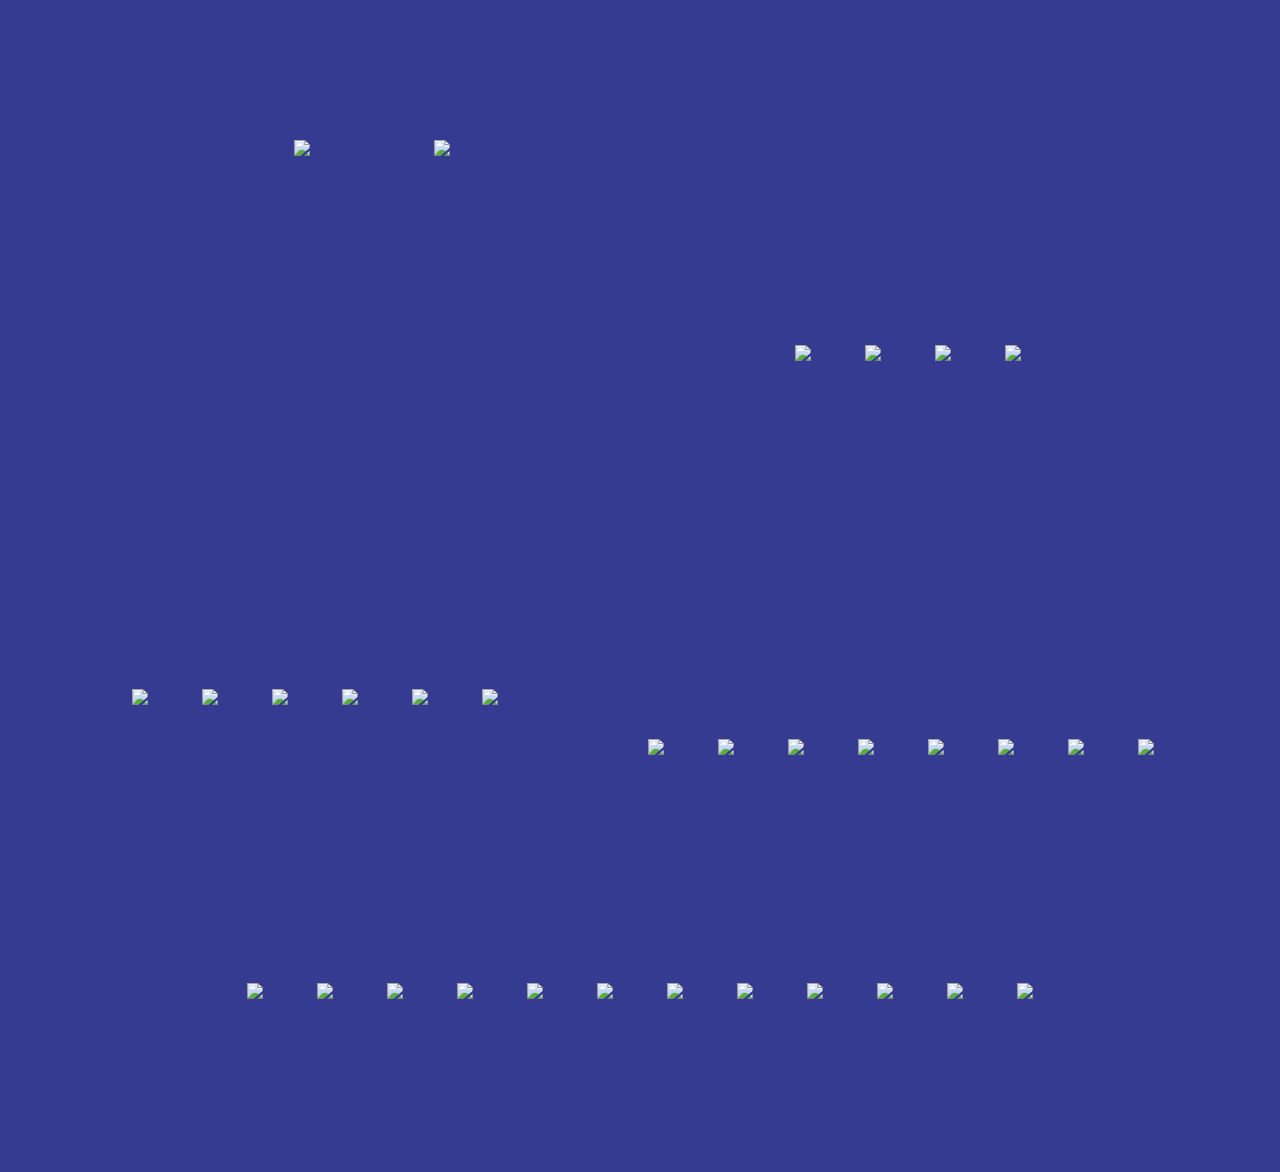
==== themet.html @ b00d7c0b "Create themet.html" ====
<!DOCTYPE html>
<html>
<head>
	<title>Unit5 Assignment1: Cover Version | Ting Loetaphirom</title>
	<link rel= "stylesheet" type = "text/css" href = "style.css">
	<script type="text/javascript" src="script.js"></script>
</head>
<body>
	<div id="mettymet">
	<div id="row1">
	<img id="rotate1" src="m1.png"/>
	<img id="rotate2" src="c1.png"/>
	</div>
	<div id="row2">
	<img id="rotate3" src="m3.png"/>
	<img id="rotate4" src="c1.png"/>
	<img id="rotate5" src="m4.png"/>
	<img id="rotate6" src="m1.png"/>
	</div>
	<div id="row3">
	<img id="rotate7" src="m4.png"/>
	<img id="rotate8" src="m3.png"/>
	<img id="rotate9" src="m1.png"/>
	<img id="rotate10" src="m3.png"/>
	<img id="rotate11" src="m2.png"/>
	<img id="rotate12" src="c2.png"/>	
	</div>
	<div id="row4">
	<img id="rotate13" src="m1.png"/>
	<img id="rotate14" src="m3.png"/>
	<img id="rotate15" src="c1.png"/>
	<img id="rotate16" src="m4.png"/>
	<img id="rotate17" src="m1.png"/>
	<img id="rotate18" src="m3.png"/>
	<img id="rotate19" src="m1.png"/>
	<img id="rotate20" src="m2.png"/>		
	</div>
	<div id="row5">
	<img id="rotate21" src="m2.png"/>
	<img id="rotate22" src="m3.png"/>
	<img id="rotate23" src="m3.png"/>
	<img id="rotate24" src="m1.png"/>
	<img id="rotate25" src="m4.png"/>
	<img id="rotate26" src="m3.png"/>
	<img id="rotate27" src="m1.png"/>
	<img id="rotate28" src="m3.png"/>	
	<img id="rotate29" src="m2.png"/>
	<img id="rotate30" src="c2.png"/>
	<img id="rotate31" src="m1.png"/>
	<img id="rotate32" src="m3.png"/>	
	</div>
	</div>
</body>
</html>
---- style.css ----
body {    	
	background-color: #0d2e92;
    position: absolute;
    top:0;
    bottom:0;
    left:0;
    right:0;
    max-height: 100%;
    max-width: 100%;
    min-height: 100%;
    min-width: 100%;
    margin: auto;
    text-align: center;
    color: #0d2e92;
}

#portport {
	background-color: #d23a2d
}

#mettymet {
	background-color: #363b92;
}

@media (max-width: 700px) {
    max-height: 100%;
    max-width: 100%;
    min-height: 100%;
    min-width: 100%;
    margin: auto;
    text-align: center;
 }


#where {
	position: absolute;
  	margin-top: 15%;
  	margin-bottom: 15%;
  	top: 0;
  	bottom: 0;
  	left: 0;
  	right: 0;
  	background-color: white;
}

a {
	cursor: text;
}
a:link, a:visited {
    color: #0d2e92;
}


#ques {
	text-align: center;
	font-family: 'PT sans', sans-serif;
	font-size: 70px;
	font-weight: 700;
}

#option {
	text-align: left;
	margin: 20px 60px;
	display: inline-block;
	font-family: 'PT sans', sans-serif;
	font-size: 20px;
}

#row1 {
	margin-left: 10%;
	margin-right: 10%;
	margin-bottom: 130px;
	margin-top: 130px;
	text-align: center;
	position: relative;
	display: inline-block;
}
#rotate1 {
	height: 400px;
	position: relative;
	margin: 10px 60px;
	display: inline-block;
}
#rotate2 {
	height: 400px;
	position: relative;
	margin: 10px 60px;
	display: inline-block;
}



#row2 {
	margin-left: 10%;
	margin-right: 10%;
	margin-bottom: 130px;
	text-align: center;
	position: relative;
	display: inline-block;
}
#rotate3 {
	height: 200px;
	width: auto;
	position: relative;
	margin: 5px 25px;
	display: inline-block;
}
#rotate4 {
	height: 200px;
	position: relative;
	margin: 5px 25px;
	display: inline-block;
}
#rotate5 {
	height: 200px;
	position: relative;
	margin: 5px 25px;
	display: inline-block;
}
#rotate6 {
	height: 200px;
	position: relative;
	margin: 5px 25px;
	display: inline-block;
}



#row3 {
	margin-left: 4%;
	margin-right: 4%;
	margin-bottom: 130px;
	text-align: center;
	position: relative;
	display: inline-block;
}
#rotate7 {
	height: 150px;
	width: auto;
	position: relative;
	margin: 5px 25px;
	display: inline-block;
}
#rotate8 {
	height: 150px;
	width: auto;
	position: relative;
	margin: 5px 25px;
	display: inline-block;
}
#rotate9 {
	height: 150px;
	width: auto;
	position: relative;
	margin: 5px 25px;
	display: inline-block;
}
#rotate10 {
	height: 150px;
	width: auto;
	position: relative;
	margin: 5px 25px;
	display: inline-block;
}
#rotate11 {
	height: 150px;
	width: auto;
	position: relative;
	margin: 5px 25px;
	display: inline-block;
}
#rotate12 {
	height: 150px;
	width: auto;
	position: relative;
	margin: 5px 25px;
	display: inline-block;
}


#row4 {
	margin-left: 3.5%;
	margin-right: 3.5%;
	margin-bottom: 130px;
	text-align: center;
	position: relative;
	display: inline-block;
}
#rotate13 {
	height: 100px;
	width: auto;
	position: relative;
	margin: 5px 25px;
	display: inline-block;
}
#rotate14 {
	height: 100px;
	width: auto;
	position: relative;
	margin: 5px 25px;
	display: inline-block;
}
#rotate15 {
	height: 100px;
	width: auto;
	position: relative;
	margin: 5px 25px;
	display: inline-block;
}
#rotate16 {
	height: 100px;
	width: auto;
	position: relative;
	margin: 5px 25px;
	display: inline-block;
}
#rotate17 {
	height: 100px;
	width: auto;
	position: relative;
	margin: 5px 25px;
	display: inline-block;
}
#rotate18 {
	height: 100px;
	width: auto;
	position: relative;
	margin: 5px 25px;
	display: inline-block;
}
#rotate19 {
	height: 100px;
	width: auto;
	position: relative;
	margin: 5px 25px;
	display: inline-block;
}
#rotate20 {
	height: 100px;
	width: auto;
	position: relative;
	margin: 5px 25px;
	display: inline-block;
}


#row5 {
	margin-left: 2.75%;
	margin-right: 2.75%;
	margin-bottom: 130px;
	text-align: center;
	position: relative;
	display: inline-block;
}
#rotate21 {
	height: 50px;
	width: auto;
	position: relative;
	margin: 5px 25px;
	display: inline-block;
}
#rotate22 {
	height: 50px;
	width: auto;
	position: relative;
	margin: 5px 25px;
	display: inline-block;
}
#rotate23 {
	height: 50px;
	width: auto;
	position: relative;
	margin: 5px 25px;
	display: inline-block;
}
#rotate23 {
	height: 50px;
	width: auto;
	position: relative;
	margin: 5px 25px;
	display: inline-block;
}
#rotate24 {
	height: 50px;
	width: auto;
	position: relative;
	margin: 5px 25px;
	display: inline-block;
}
#rotate25 {
	height: 50px;
	width: auto;
	position: relative;
	margin: 5px 25px;
	display: inline-block;
}
#rotate26 {
	height: 50px;
	width: auto;
	position: relative;
	margin: 5px 25px;
	display: inline-block;
}
#rotate27 {
	height: 50px;
	width: auto;
	position: relative;
	margin: 5px 25px;
	display: inline-block;
}
#rotate27 {
	height: 50px;
	width: auto;
	position: relative;
	margin: 5px 25px;
	display: inline-block;
}
#rotate28 {
	height: 50px;
	width: auto;
	position: relative;
	margin: 5px 25px;
	display: inline-block;
}
#rotate29 {
	height: 50px;
	width: auto;
	position: relative;
	margin: 5px 25px;
	display: inline-block;
}
#rotate30 {
	height: 50px;
	width: auto;
	position: relative;
	margin: 5px 25px;
	display: inline-block;
}
#rotate31 {
	height: 50px;
	width: auto;
	position: relative;
	margin: 5px 25px;
	display: inline-block;
}
#rotate32 {
	height: 50px;
	width: auto;
	position: relative;
	margin: 5px 25px;
	display: inline-block;
}


.over {
	transform: rotate(-90deg);
		-moz-transform: rotate(-90deg);
		-ms-transform: rotate(-90deg);
		-o-transform: rotate(-90deg);
		-webkit-transform: rotate(-90deg);
	transition: transform 150ms ease;
		-moz-transform: 150ms ease;
		-ms-transform: 150ms ease;
		-o-transform: 150ms ease;
		-webkit-transform: 150ms ease;
}

.out {
	transform: rotate(-360deg);
		-moz-transform: rotate(-360deg);
		-ms-transform: rotate(-360deg);
		-o-transform: rotate(-360deg);
		-webkit-transform: rotate(-360deg);
	transition: transform 150ms ease;
		-moz-transform: 150ms ease;
		-ms-transform: 150ms ease;
		-o-transform: 150ms ease;
		-webkit-transform: 150ms ease;
}


.over1 {
	transform: rotate(90deg);
		-moz-transform: rotate(90deg);
		-ms-transform: rotate(90deg);
		-o-transform: rotate(90deg);
		-webkit-transform: rotate(90deg);
	transition: transform 150ms ease;
		-moz-transform: 150ms ease;
		-ms-transform: 150ms ease;
		-o-transform: 150ms ease;
		-webkit-transform: 150ms ease;
}

.out1 {
	transform: rotate(360deg);
		-moz-transform: rotate(360deg);
		-ms-transform: rotate(360deg);
		-o-transform: rotate(360deg);
		-webkit-transform: rotate(360deg);
	transition: transform 150ms ease;
		-moz-transform: 150ms ease;
		-ms-transform: 150ms ease;
		-o-transform: 150ms ease;
		-webkit-transform: 150ms ease;
}


.over2 {
	transform: rotate(180deg);
		-moz-transform: rotate(180deg);
		-ms-transform: rotate(180deg);
		-o-transform: rotate(180deg);
		-webkit-transform: rotate(180deg);
	transition: transform 150ms ease;
		-moz-transform: 150ms ease;
		-ms-transform: 150ms ease;
		-o-transform: 150ms ease;
		-webkit-transform: 150ms ease;
}

.out2 {
	transform: rotate(180deg);
		-moz-transform: rotate(180deg);
		-ms-transform: rotate(180deg);
		-o-transform: rotate(180deg);
		-webkit-transform: rotate(180deg);
	transition: transform 150ms ease;
		-moz-transform: 150ms ease;
		-ms-transform: 150ms ease;
		-o-transform: 150ms ease;
		-webkit-transform: 150ms ease;
}
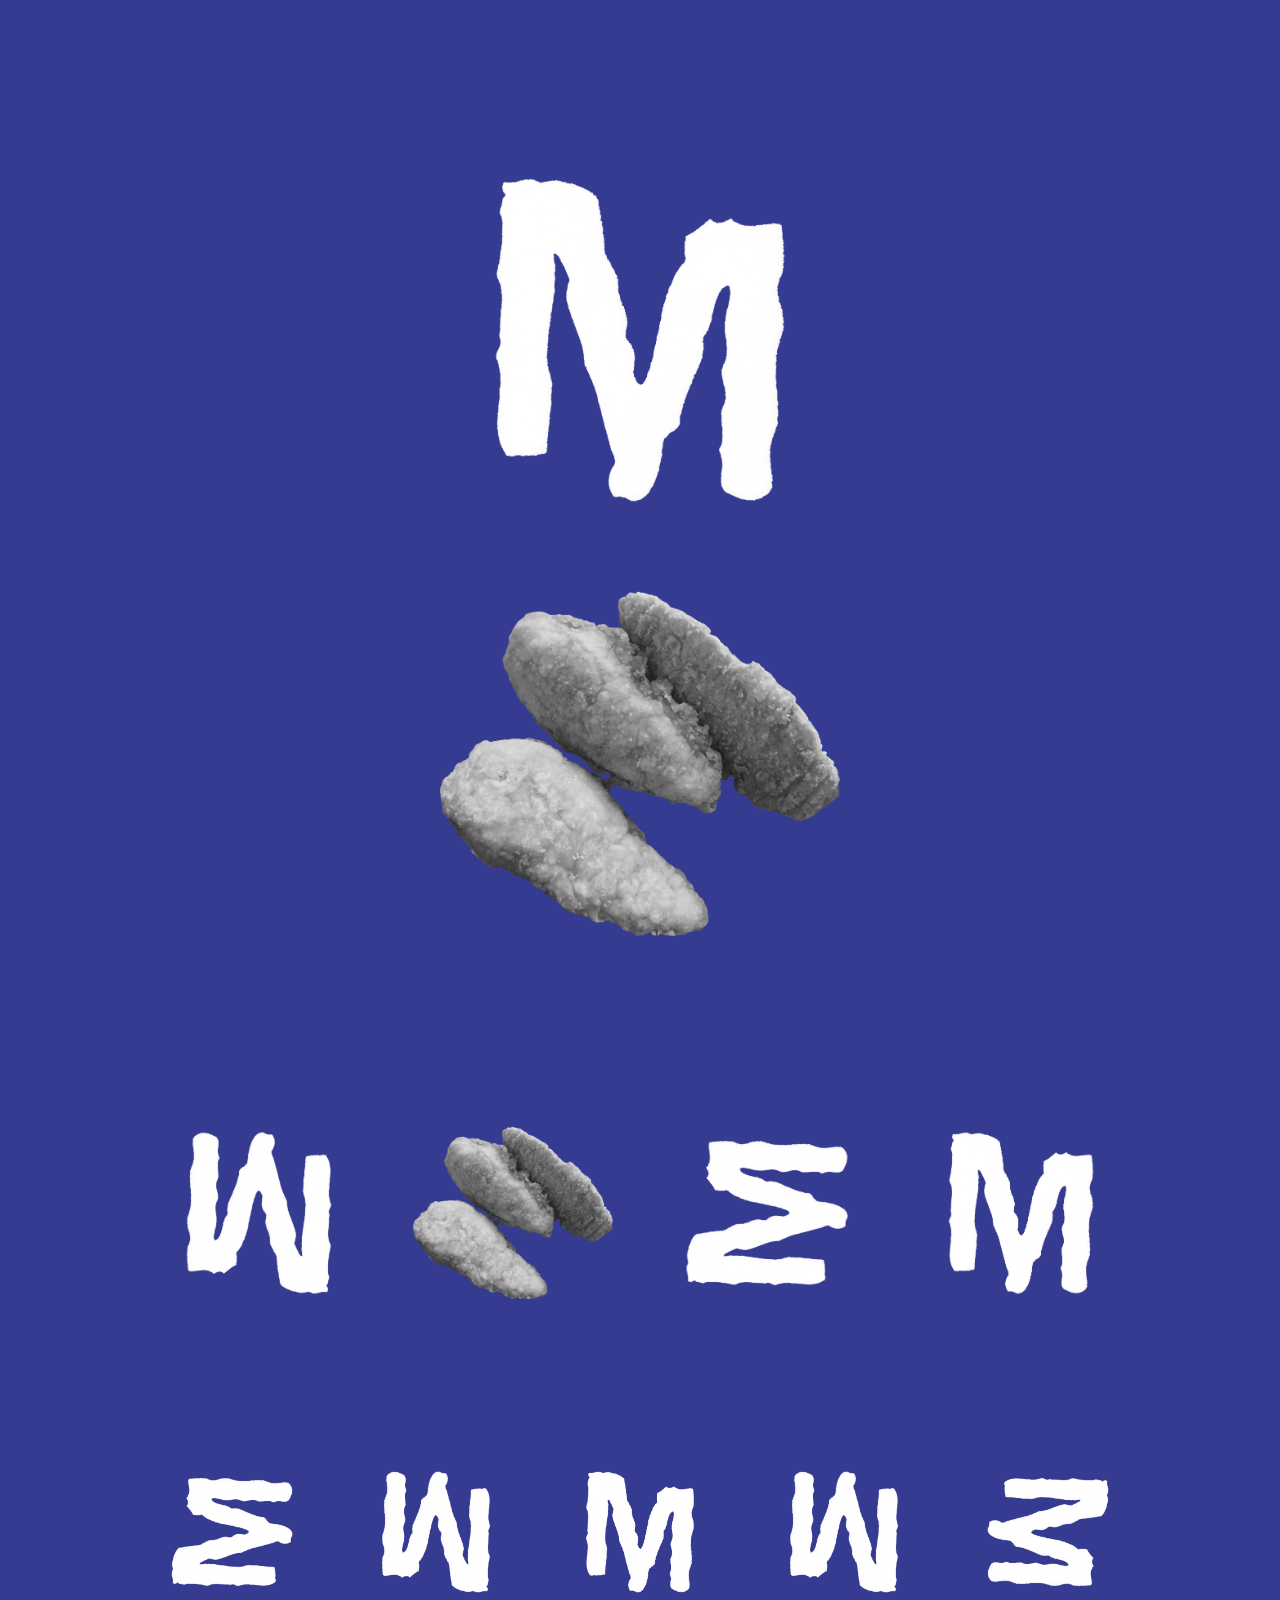
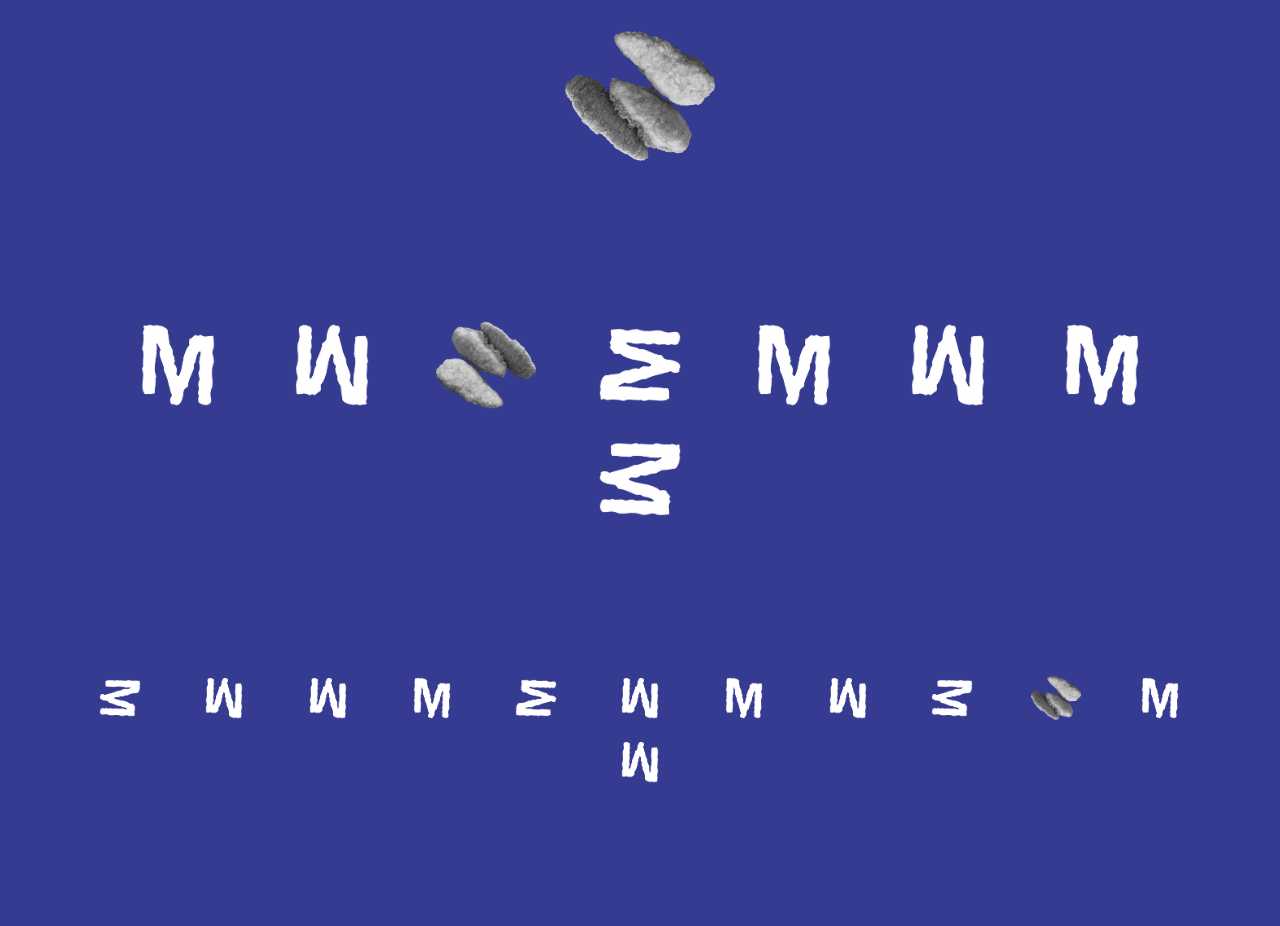
==== commit 30cd847a: "Add files via upload" ====
--- a/themet.html
+++ b/themet.html
@@ -51,4 +51,4 @@
 	</div>
 	</div>
 </body>
-</html>
+</html>